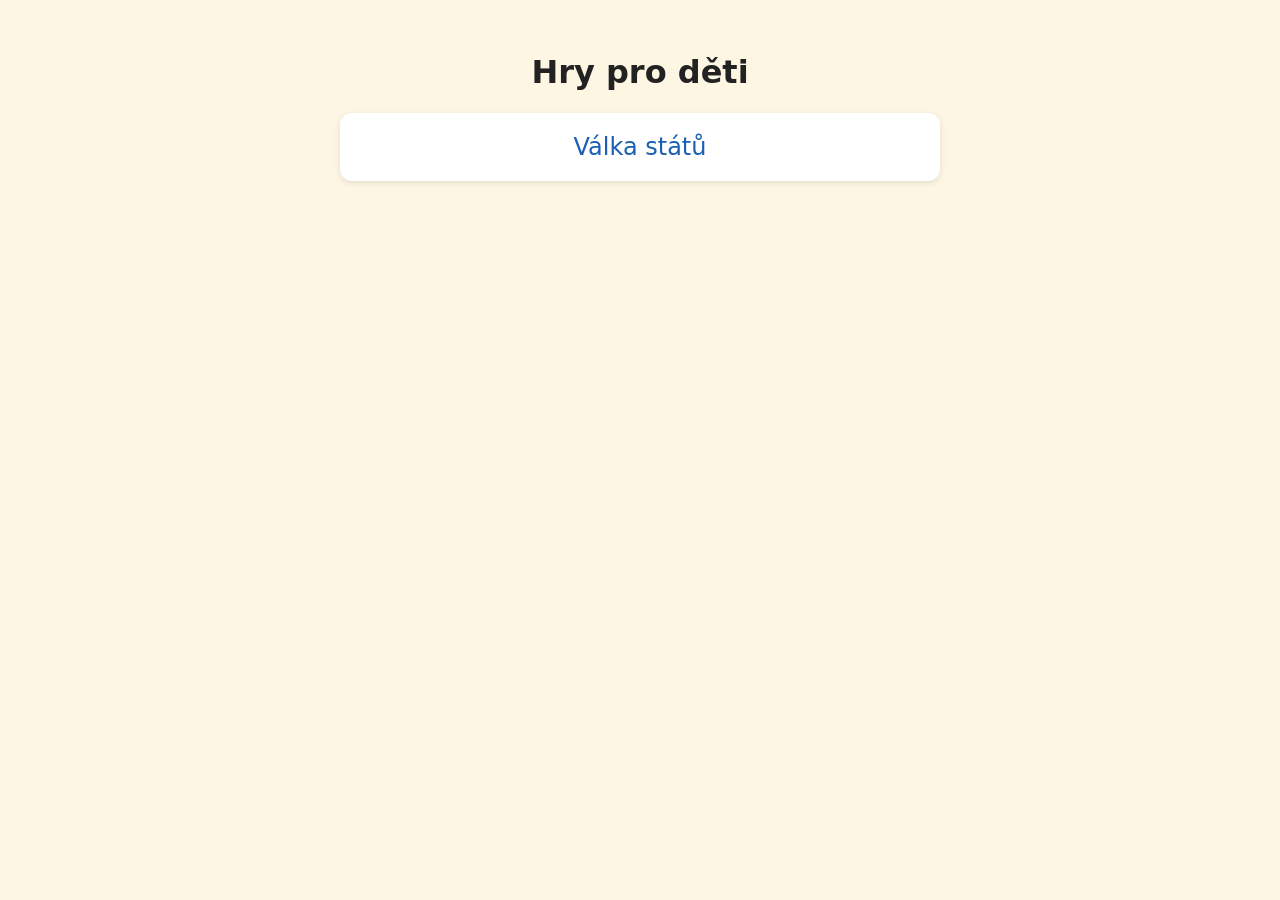
==== index.html @ 1b28bfdd "Add landing page for GitHub Pages Co-Authored-By: Claude Opus 5.5 <noreply@anthropic.com>" ====
<!doctype html>
<html lang="cs">
<head>
  <meta charset="utf-8">
  <meta name="viewport" content="width=device-width, initial-scale=1">
  <title>Hry pro děti</title>
  <style>
    body { font-family: system-ui, sans-serif; background: #fdf6e3; color: #222; margin: 0; padding: 2rem 1rem; }
    main { max-width: 600px; margin: 0 auto; }
    h1 { text-align: center; }
    ul { list-style: none; padding: 0; display: grid; gap: 1rem; }
    a { display: block; padding: 1.25rem; background: #fff; border-radius: 12px; font-size: 1.5rem;
        text-decoration: none; color: #1a5fb4; box-shadow: 0 2px 6px rgba(0,0,0,.1); text-align: center; }
    a:hover { background: #e8f0fe; }
  </style>
</head>
<body>
  <main>
    <h1>Hry pro děti</h1>
    <ul>
      <li><a href="valka_statu/">Válka států</a></li>
    </ul>
  </main>
</body>
</html>
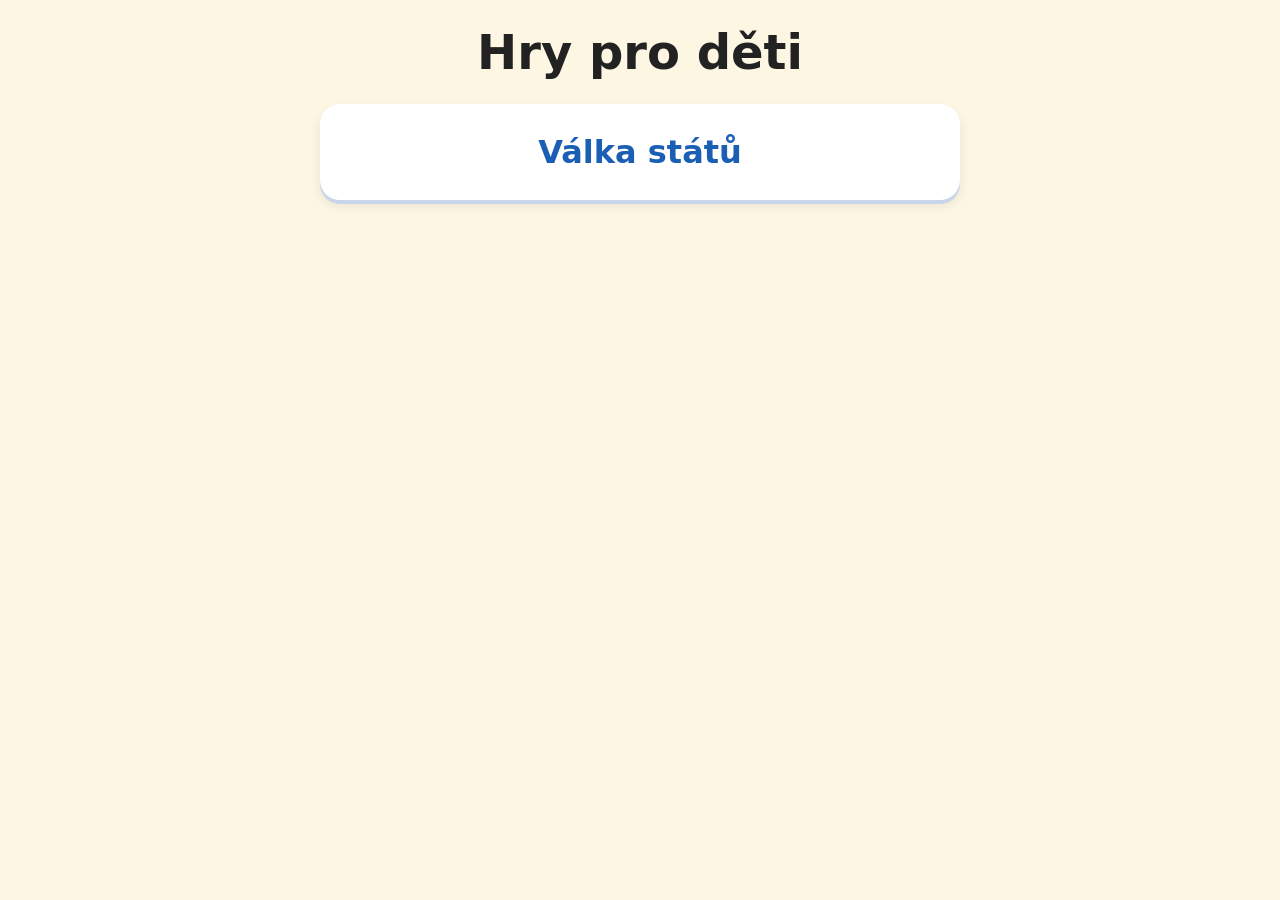
==== commit cc2654cb: "Make landing page touch friendly Co-Authored-By: Claude Opus 5.5 <noreply@anthropic.com>" ====
--- a/index.html
+++ b/index.html
@@ -2,16 +2,41 @@
 <html lang="cs">
 <head>
   <meta charset="utf-8">
-  <meta name="viewport" content="width=device-width, initial-scale=1">
+  <meta name="viewport" content="width=device-width, initial-scale=1, viewport-fit=cover">
+  <meta name="theme-color" content="#fdf6e3">
+  <meta name="apple-mobile-web-app-capable" content="yes">
+  <meta name="mobile-web-app-capable" content="yes">
   <title>Hry pro děti</title>
   <style>
-    body { font-family: system-ui, sans-serif; background: #fdf6e3; color: #222; margin: 0; padding: 2rem 1rem; }
-    main { max-width: 600px; margin: 0 auto; }
-    h1 { text-align: center; }
-    ul { list-style: none; padding: 0; display: grid; gap: 1rem; }
-    a { display: block; padding: 1.25rem; background: #fff; border-radius: 12px; font-size: 1.5rem;
-        text-decoration: none; color: #1a5fb4; box-shadow: 0 2px 6px rgba(0,0,0,.1); text-align: center; }
-    a:hover { background: #e8f0fe; }
+    * { box-sizing: border-box; }
+    html { -webkit-text-size-adjust: 100%; }
+    body {
+      font-family: system-ui, -apple-system, sans-serif;
+      background: #fdf6e3; color: #222; margin: 0;
+      min-height: 100dvh;
+      padding: max(1.5rem, env(safe-area-inset-top)) max(1rem, env(safe-area-inset-right))
+               max(1.5rem, env(safe-area-inset-bottom)) max(1rem, env(safe-area-inset-left));
+      -webkit-user-select: none; user-select: none;
+      -webkit-tap-highlight-color: transparent;
+    }
+    main { max-width: 640px; margin: 0 auto; }
+    h1 { text-align: center; font-size: clamp(2rem, 8vw, 3rem); margin: 0 0 1.5rem; }
+    ul { list-style: none; padding: 0; margin: 0; display: grid; gap: 1rem;
+         grid-template-columns: repeat(auto-fit, minmax(240px, 1fr)); }
+    a {
+      display: flex; align-items: center; justify-content: center;
+      min-height: 96px; padding: 1.25rem;
+      background: #fff; border-radius: 20px;
+      font-size: clamp(1.5rem, 6vw, 2rem); font-weight: 600;
+      text-decoration: none; color: #1a5fb4; text-align: center;
+      box-shadow: 0 4px 0 #c9d6ea, 0 6px 12px rgba(0,0,0,.08);
+      touch-action: manipulation;
+      transition: transform .08s, box-shadow .08s;
+      -webkit-touch-callout: none;
+    }
+    a:active { transform: translateY(4px); box-shadow: 0 0 0 #c9d6ea, 0 2px 4px rgba(0,0,0,.08); background: #e8f0fe; }
+    a:focus-visible { outline: 4px solid #1a5fb4; outline-offset: 4px; }
+    @media (hover: hover) { a:hover { background: #e8f0fe; } }
   </style>
 </head>
 <body>
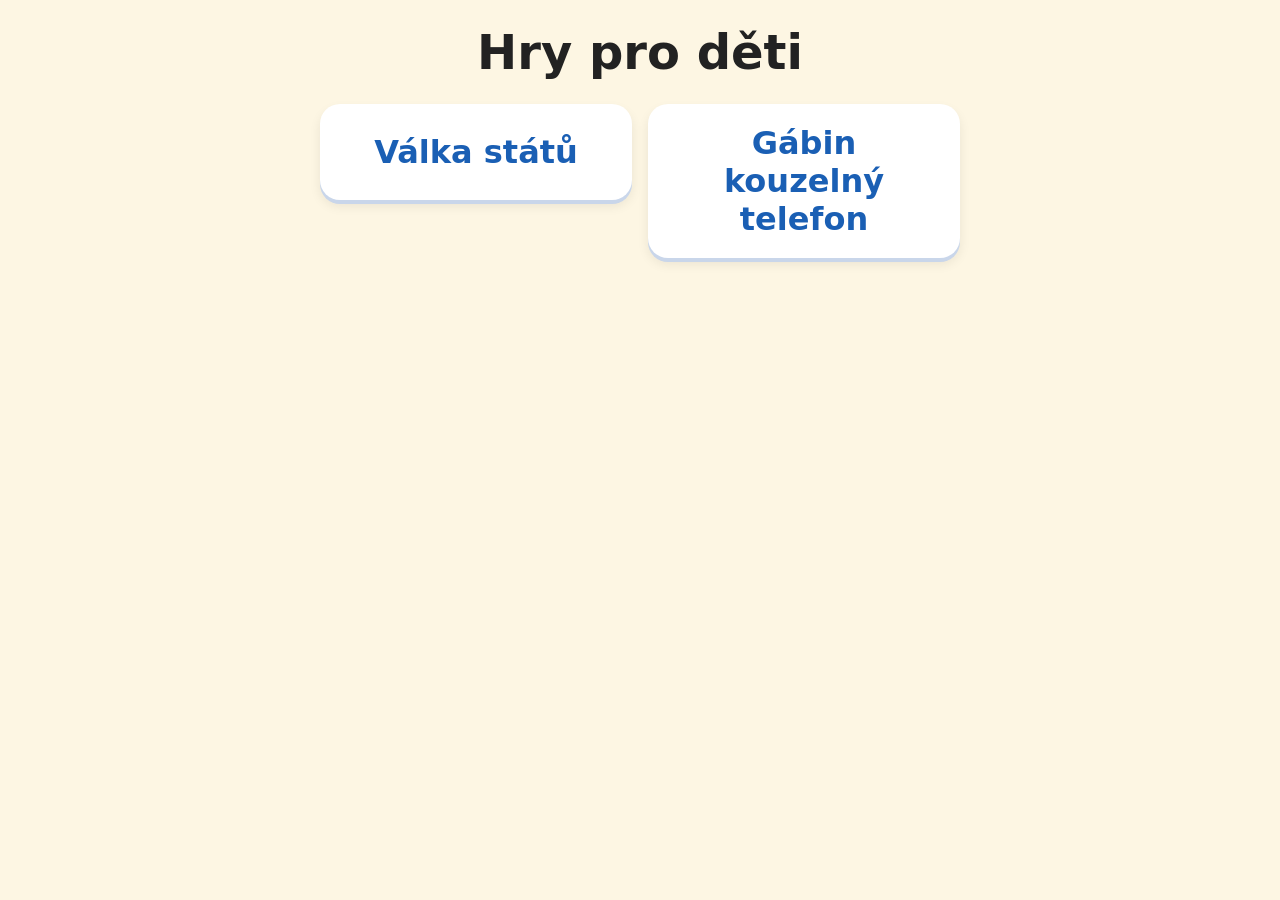
==== commit fc1b2082: "Add gabiny-telefon game Co-Authored-By: Claude Opus 5.5 <noreply@anthropic.com>" ====
--- a/index.html
+++ b/index.html
@@ -43,7 +43,8 @@
   <main>
     <h1>Hry pro děti</h1>
     <ul>
-      <li><a href="valka_statu/">Válka států</a></li>
+      <li><a href="valka-statu/">Válka států</a></li>
+      <li><a href="gabiny-telefon/">Gábin kouzelný telefon</a></li>
     </ul>
   </main>
 </body>
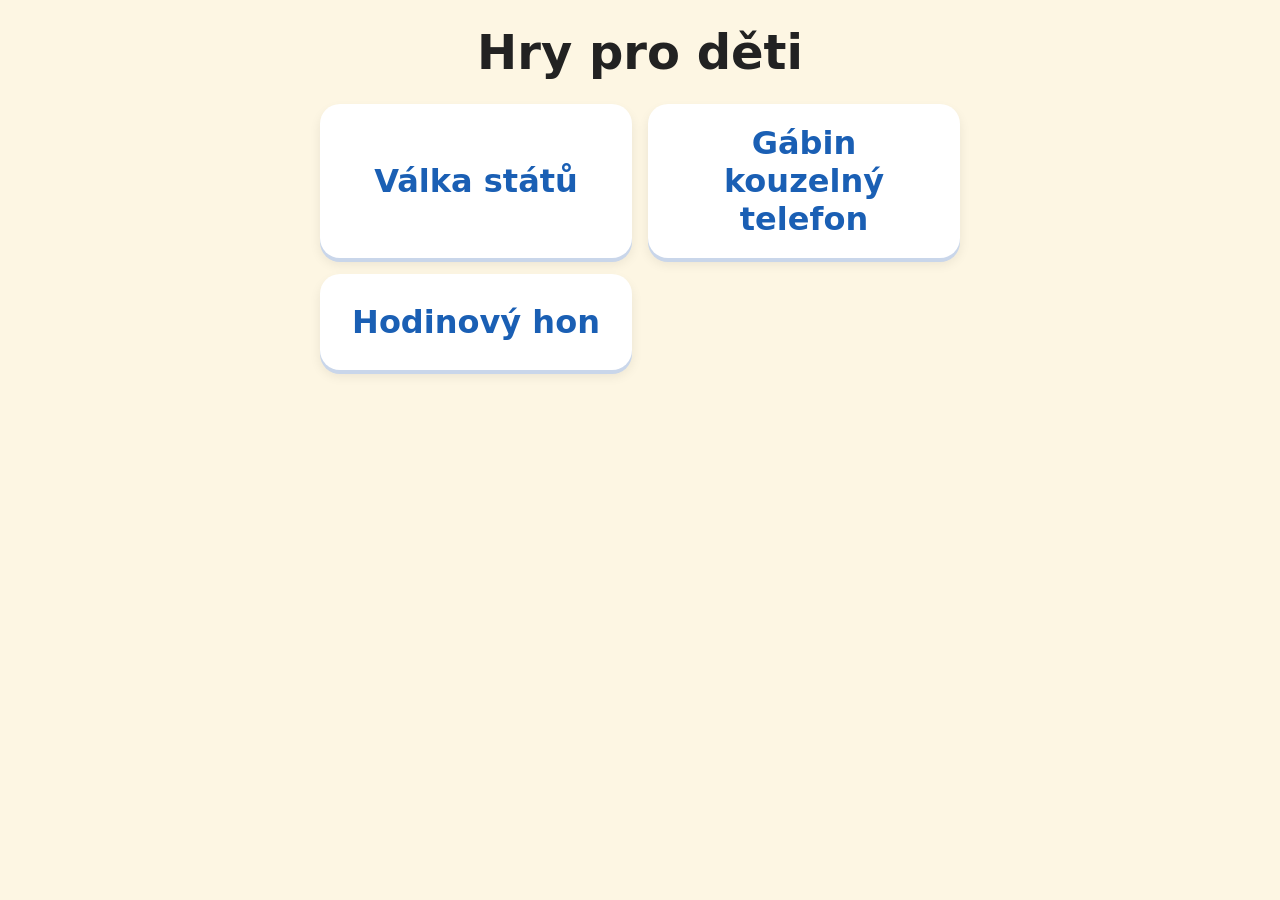
==== commit 1acc9ee0: "Add hodiny game Co-Authored-By: Claude Opus 5.5 <noreply@anthropic.com>" ====
--- a/index.html
+++ b/index.html
@@ -6,7 +6,11 @@
   <meta name="theme-color" content="#fdf6e3">
   <meta name="apple-mobile-web-app-capable" content="yes">
   <meta name="mobile-web-app-capable" content="yes">
+  <meta name="apple-mobile-web-app-title" content="Hry">
   <title>Hry pro děti</title>
+  <link rel="icon" href="icon.svg" type="image/svg+xml">
+  <link rel="apple-touch-icon" href="apple-touch-icon.png">
+  <link rel="manifest" href="manifest.webmanifest">
   <style>
     * { box-sizing: border-box; }
     html { -webkit-text-size-adjust: 100%; }
@@ -23,6 +27,7 @@
     h1 { text-align: center; font-size: clamp(2rem, 8vw, 3rem); margin: 0 0 1.5rem; }
     ul { list-style: none; padding: 0; margin: 0; display: grid; gap: 1rem;
          grid-template-columns: repeat(auto-fit, minmax(240px, 1fr)); }
+    li { display: grid; }
     a {
       display: flex; align-items: center; justify-content: center;
       min-height: 96px; padding: 1.25rem;
@@ -45,6 +50,7 @@
     <ul>
       <li><a href="valka-statu/">Válka států</a></li>
       <li><a href="gabiny-telefon/">Gábin kouzelný telefon</a></li>
+      <li><a href="hodiny/">Hodinový hon</a></li>
     </ul>
   </main>
 </body>
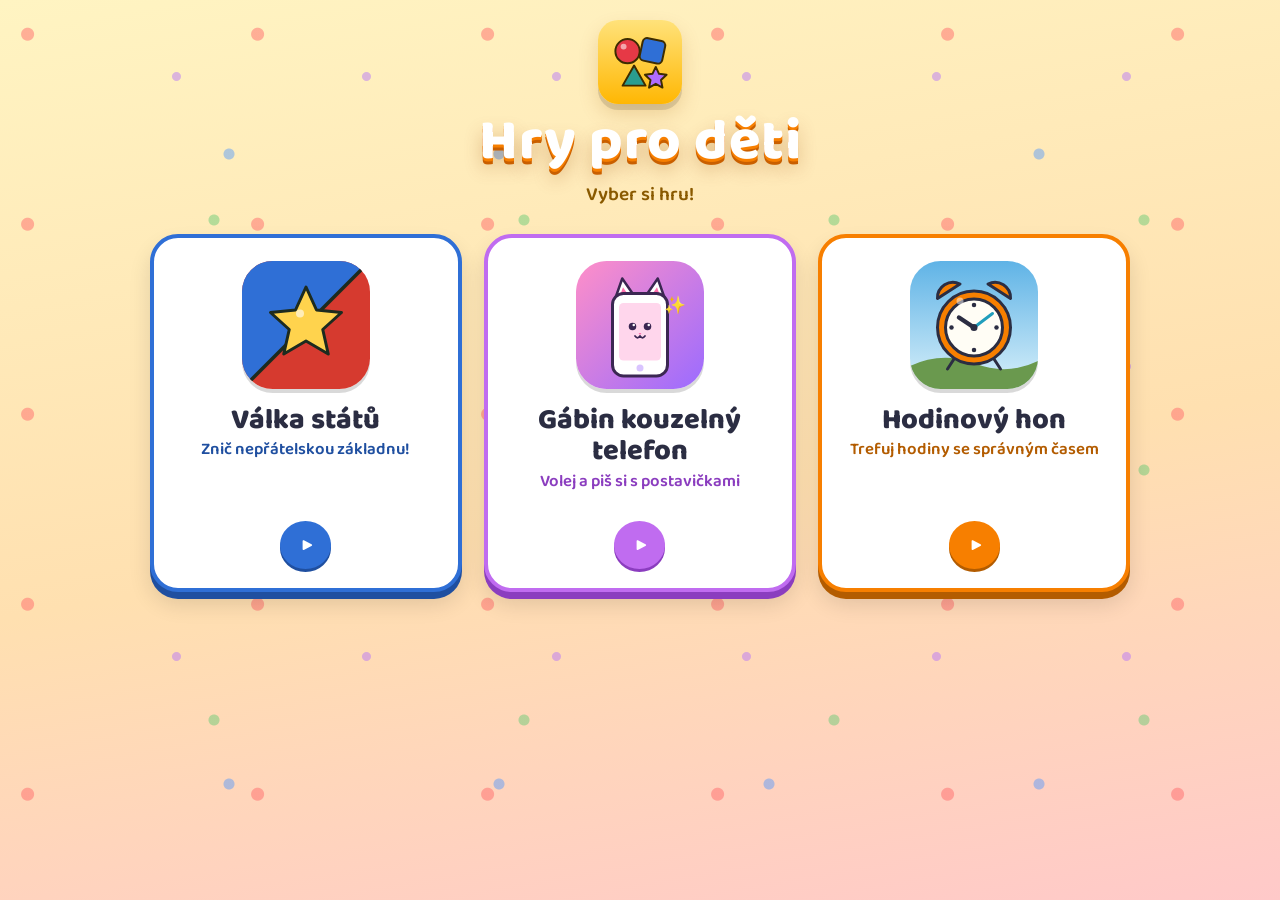
==== commit f6eb1a31: "Landing page: game cards with icons, taglines and colours Co-Authored-By: Claude Opus 5.5 <noreply@a" ====
--- a/index.html
+++ b/index.html
@@ -3,7 +3,7 @@
 <head>
   <meta charset="utf-8">
   <meta name="viewport" content="width=device-width, initial-scale=1, viewport-fit=cover">
-  <meta name="theme-color" content="#fdf6e3">
+  <meta name="theme-color" content="#ffe9a8">
   <meta name="apple-mobile-web-app-capable" content="yes">
   <meta name="mobile-web-app-capable" content="yes">
   <meta name="apple-mobile-web-app-title" content="Hry">
@@ -11,46 +11,123 @@
   <link rel="icon" href="icon.svg" type="image/svg+xml">
   <link rel="apple-touch-icon" href="apple-touch-icon.png">
   <link rel="manifest" href="manifest.webmanifest">
+  <link rel="preconnect" href="https://fonts.googleapis.com">
+  <link rel="preconnect" href="https://fonts.gstatic.com" crossorigin>
+  <link href="https://fonts.googleapis.com/css2?family=Baloo+2:wght@600;800&display=swap" rel="stylesheet">
   <style>
+    :root {
+      --ink: #2b2d42;
+      --font: 'Baloo 2', 'Comic Sans MS', 'Chalkboard SE', system-ui, sans-serif;
+    }
     * { box-sizing: border-box; }
     html { -webkit-text-size-adjust: 100%; }
     body {
-      font-family: system-ui, -apple-system, sans-serif;
-      background: #fdf6e3; color: #222; margin: 0;
-      min-height: 100dvh;
-      padding: max(1.5rem, env(safe-area-inset-top)) max(1rem, env(safe-area-inset-right))
+      margin: 0; min-height: 100dvh; color: var(--ink); font-family: var(--font);
+      background:
+        radial-gradient(circle at 12% 18%, rgba(255,107,107,.5) 0 6px, transparent 7px) 0 0 / 230px 190px,
+        radial-gradient(circle at 70% 40%, rgba(77,150,255,.45) 0 5px, transparent 6px) 40px 70px / 270px 210px,
+        radial-gradient(circle at 40% 80%, rgba(107,203,119,.5) 0 5px, transparent 6px) 90px 20px / 310px 250px,
+        radial-gradient(circle at 85% 85%, rgba(176,108,255,.45) 0 4px, transparent 5px) 15px 120px / 190px 290px,
+        linear-gradient(170deg, #fff4c2 0%, #ffe0b0 55%, #ffc9c9 100%) fixed;
+      padding: max(1.25rem, env(safe-area-inset-top)) max(1rem, env(safe-area-inset-right))
                max(1.5rem, env(safe-area-inset-bottom)) max(1rem, env(safe-area-inset-left));
       -webkit-user-select: none; user-select: none;
       -webkit-tap-highlight-color: transparent;
     }
-    main { max-width: 640px; margin: 0 auto; }
-    h1 { text-align: center; font-size: clamp(2rem, 8vw, 3rem); margin: 0 0 1.5rem; }
-    ul { list-style: none; padding: 0; margin: 0; display: grid; gap: 1rem;
-         grid-template-columns: repeat(auto-fit, minmax(240px, 1fr)); }
-    li { display: grid; }
-    a {
-      display: flex; align-items: center; justify-content: center;
-      min-height: 96px; padding: 1.25rem;
-      background: #fff; border-radius: 20px;
-      font-size: clamp(1.5rem, 6vw, 2rem); font-weight: 600;
-      text-decoration: none; color: #1a5fb4; text-align: center;
-      box-shadow: 0 4px 0 #c9d6ea, 0 6px 12px rgba(0,0,0,.08);
-      touch-action: manipulation;
-      transition: transform .08s, box-shadow .08s;
-      -webkit-touch-callout: none;
+    main { max-width: 980px; margin: 0 auto; }
+
+    header { display: flex; flex-direction: column; align-items: center; margin: 0 0 1.5rem; }
+    header img {
+      width: 84px; height: 84px; border-radius: 24%;
+      box-shadow: 0 6px 0 rgba(0,0,0,.12), 0 10px 20px rgba(160,90,0,.2);
+      animation: bob 3s ease-in-out infinite;
     }
-    a:active { transform: translateY(4px); box-shadow: 0 0 0 #c9d6ea, 0 2px 4px rgba(0,0,0,.08); background: #e8f0fe; }
-    a:focus-visible { outline: 4px solid #1a5fb4; outline-offset: 4px; }
-    @media (hover: hover) { a:hover { background: #e8f0fe; } }
+    h1 {
+      margin: .6rem 0 0; font-size: clamp(2.4rem, 10vw, 3.6rem); font-weight: 800; line-height: 1;
+      color: #fff; letter-spacing: .5px;
+      text-shadow: 0 3px 0 #f77f00, 0 6px 0 #c95f00, 0 10px 18px rgba(150,70,0,.3);
+    }
+    .sub { margin: .5rem 0 0; font-size: 1.2rem; font-weight: 600; color: #8a5a00; }
+
+    ul { list-style: none; padding: 0; margin: 0; display: grid; gap: 1rem; }
+    li { display: grid; animation: popIn .45s cubic-bezier(.2,1.4,.4,1) backwards; }
+    li:nth-child(2) { animation-delay: .08s; }
+    li:nth-child(3) { animation-delay: .16s; }
+    li:nth-child(4) { animation-delay: .24s; }
+    li:nth-child(5) { animation-delay: .32s; }
+
+    .game {
+      --c: #2f6fd6; --c-dark: #1f4fa0; --c-soft: #e6efff;
+      display: flex; align-items: center; gap: 1rem;
+      padding: .9rem 1.1rem .9rem .9rem; min-height: 112px;
+      background: #fff; border: 4px solid var(--c); border-radius: 28px;
+      box-shadow: 0 7px 0 var(--c-dark), 0 12px 22px rgba(0,0,0,.12);
+      text-decoration: none; color: var(--ink);
+      touch-action: manipulation; -webkit-touch-callout: none;
+      transition: transform .1s, box-shadow .1s;
+    }
+    .game img {
+      width: 88px; height: 88px; flex: none; border-radius: 24%;
+      box-shadow: 0 4px 0 rgba(0,0,0,.15);
+      transition: transform .2s;
+    }
+    .game .text { display: flex; flex-direction: column; min-width: 0; }
+    .game b { font-size: clamp(1.45rem, 6vw, 1.8rem); font-weight: 800; line-height: 1.1; }
+    .game span { margin-top: .25rem; font-size: 1.05rem; font-weight: 600; line-height: 1.2; color: var(--c-dark); }
+    .game::after {
+      content: "▶"; margin-left: auto; flex: none; display: grid; place-items: center;
+      width: 48px; height: 48px; border-radius: 50%; font-size: 1.2rem; padding-left: 3px;
+      background: var(--c); color: #fff; box-shadow: 0 3px 0 var(--c-dark);
+    }
+    .game:active { transform: translateY(6px); box-shadow: 0 1px 0 var(--c-dark), 0 3px 8px rgba(0,0,0,.12); background: var(--c-soft); }
+    .game:focus-visible { outline: 5px solid var(--ink); outline-offset: 4px; }
+    @media (hover: hover) {
+      .game:hover { background: var(--c-soft); }
+      .game:hover img { transform: rotate(-6deg) scale(1.06); }
+    }
+
+    .valka   { --c: #2f6fd6; --c-dark: #1f4fa0; --c-soft: #e6efff; }
+    .gabi    { --c: #c06cf0; --c-dark: #8b3dbf; --c-soft: #f6e8ff; }
+    .hodiny  { --c: #f77f00; --c-dark: #b35c00; --c-soft: #fff0dc; }
+
+    /* Wider screens: tiles with the icon on top */
+    @media (min-width: 700px) {
+      ul { grid-template-columns: repeat(auto-fill, minmax(260px, 1fr)); gap: 1.4rem; }
+      .game { flex-direction: column; text-align: center; padding: 1.4rem 1.2rem 1.2rem; }
+      .game img { width: 128px; height: 128px; }
+      .game .text { align-items: center; }
+      .game::after { margin: auto 0 0; }
+      .game .text { margin-bottom: .8rem; }
+    }
+
+    @keyframes bob { 0%,100% { transform: translateY(0) rotate(-3deg); } 50% { transform: translateY(-6px) rotate(3deg); } }
+    @keyframes popIn { from { opacity: 0; transform: scale(.85) translateY(12px); } }
+    @media (prefers-reduced-motion: reduce) {
+      header img, li { animation: none; }
+      .game, .game img { transition: none; }
+    }
   </style>
 </head>
 <body>
   <main>
-    <h1>Hry pro děti</h1>
+    <header>
+      <img src="icon.svg" alt="">
+      <h1>Hry pro děti</h1>
+      <p class="sub">Vyber si hru!</p>
+    </header>
     <ul>
-      <li><a href="valka-statu/">Válka států</a></li>
-      <li><a href="gabiny-telefon/">Gábin kouzelný telefon</a></li>
-      <li><a href="hodiny/">Hodinový hon</a></li>
+      <li><a class="game valka" href="valka-statu/">
+        <img src="valka-statu/icon.svg" alt="">
+        <div class="text"><b>Válka států</b><span>Znič nepřátelskou základnu!</span></div>
+      </a></li>
+      <li><a class="game gabi" href="gabiny-telefon/">
+        <img src="gabiny-telefon/icon.svg" alt="">
+        <div class="text"><b>Gábin kouzelný telefon</b><span>Volej a piš si s postavičkami</span></div>
+      </a></li>
+      <li><a class="game hodiny" href="hodiny/">
+        <img src="hodiny/icon.svg" alt="">
+        <div class="text"><b>Hodinový hon</b><span>Trefuj hodiny se správným časem</span></div>
+      </a></li>
     </ul>
   </main>
 </body>
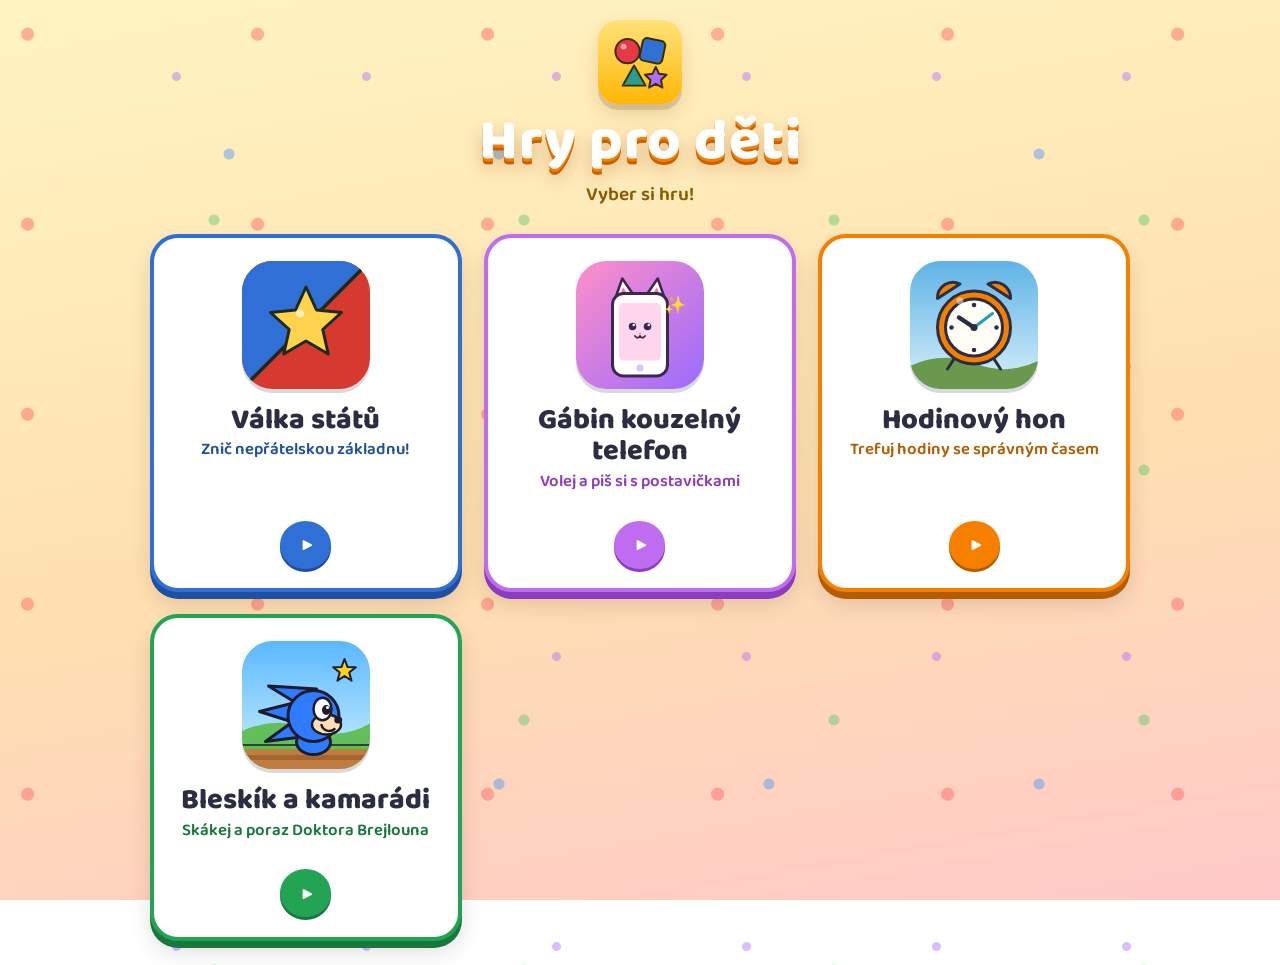
==== commit 4520fdcb: "Add bleskik: 2D platformer with three heroes and Doktor Brejloun boss Co-Authored-By: Claude Opus 5." ====
--- a/index.html
+++ b/index.html
@@ -89,6 +89,7 @@
     .valka   { --c: #2f6fd6; --c-dark: #1f4fa0; --c-soft: #e6efff; }
     .gabi    { --c: #c06cf0; --c-dark: #8b3dbf; --c-soft: #f6e8ff; }
     .hodiny  { --c: #f77f00; --c-dark: #b35c00; --c-soft: #fff0dc; }
+    .bleskik { --c: #23a455; --c-dark: #17773c; --c-soft: #e3f8e9; }
 
     /* Wider screens: tiles with the icon on top */
     @media (min-width: 700px) {
@@ -128,6 +129,10 @@
         <img src="hodiny/icon.svg" alt="">
         <div class="text"><b>Hodinový hon</b><span>Trefuj hodiny se správným časem</span></div>
       </a></li>
+      <li><a class="game bleskik" href="bleskik/">
+        <img src="bleskik/icon.svg" alt="">
+        <div class="text"><b>Bleskík a kamarádi</b><span>Skákej a poraz Doktora Brejlouna</span></div>
+      </a></li>
     </ul>
   </main>
 </body>
